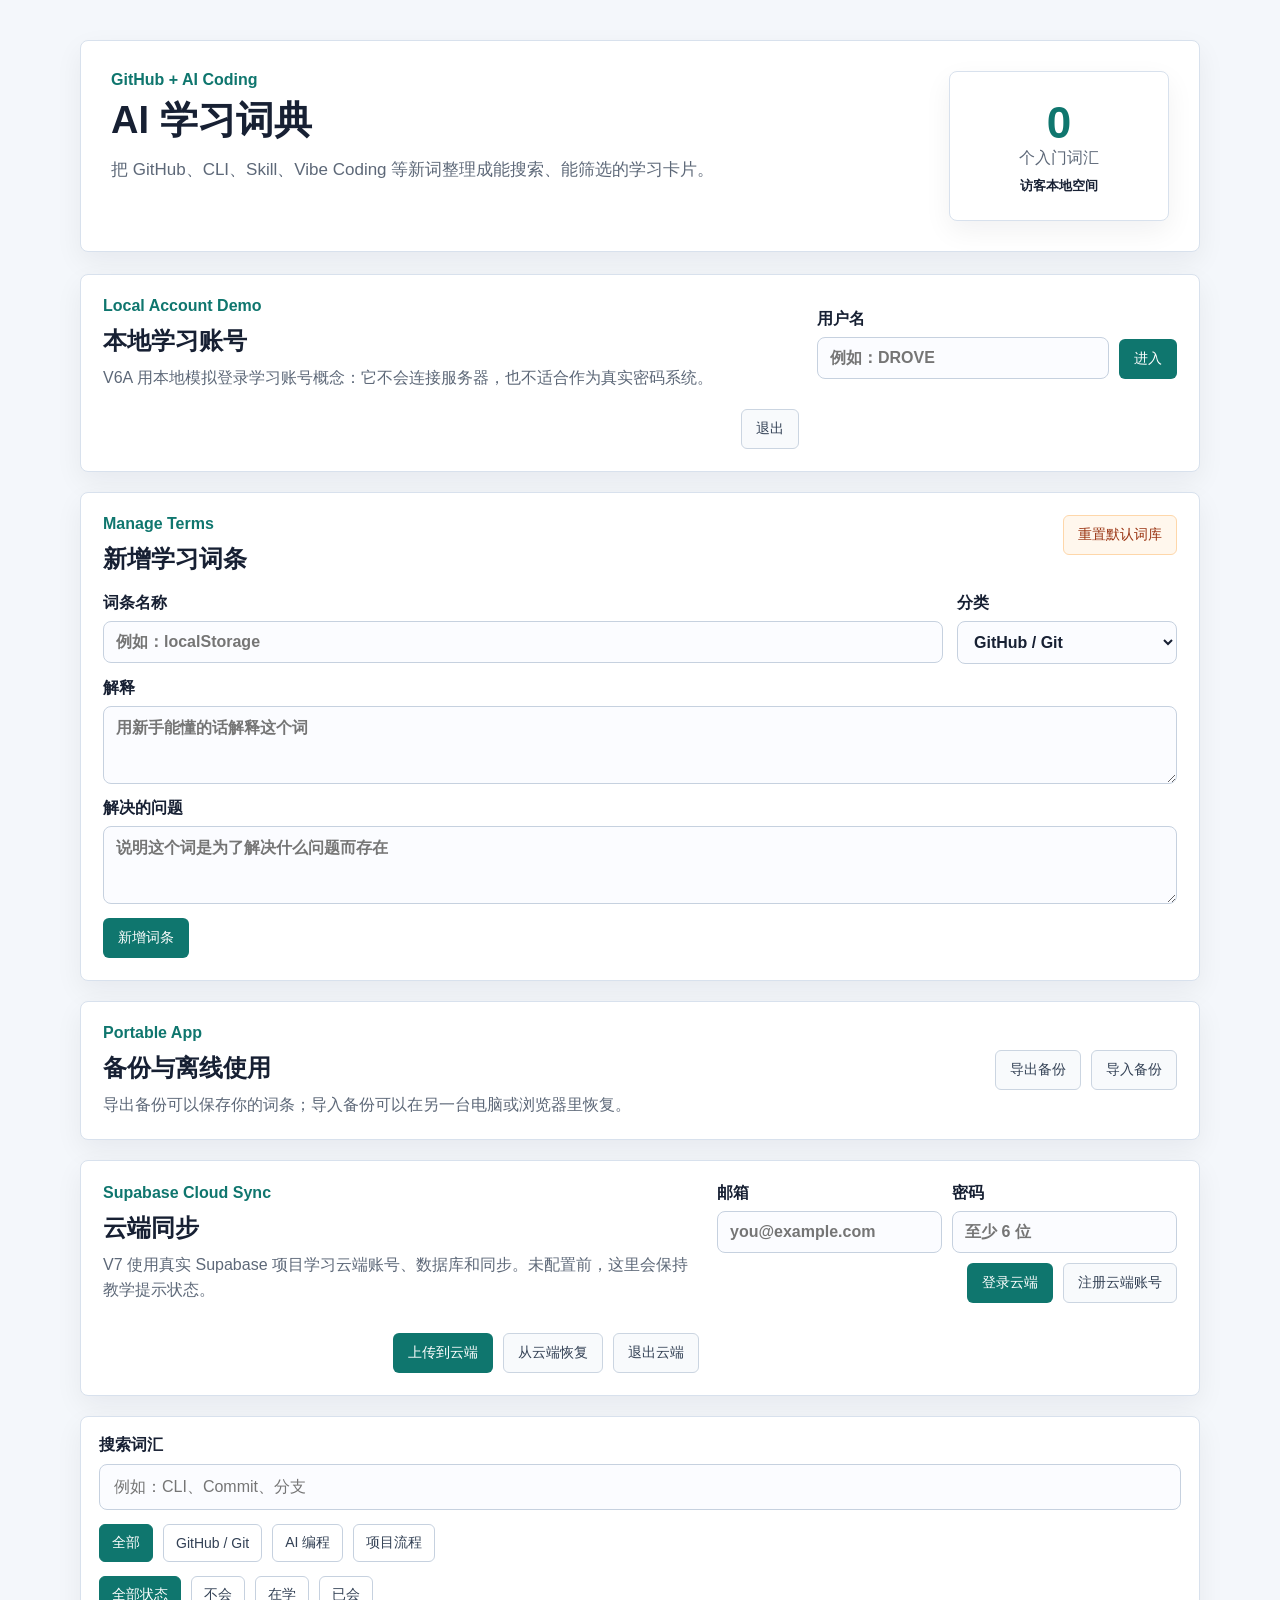
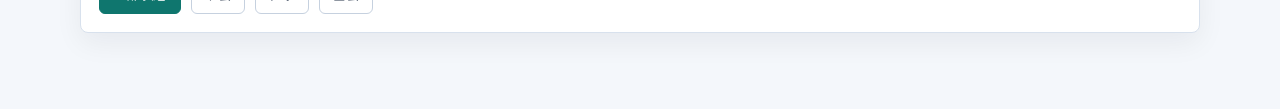
==== index.html @ ace07152 "Merge pull request #5 from DROVEcoding/v7-supabase-cloud-sync V7: Supabase cloud sync foundation" ====
<!doctype html>
<html lang="zh-CN">
<head>
  <meta charset="utf-8">
  <meta name="viewport" content="width=device-width, initial-scale=1">
  <title>AI 学习词典</title>
  <meta name="theme-color" content="#0f766e">
  <link rel="manifest" href="manifest.json">
  <link rel="stylesheet" href="style.css">
</head>
<body>
  <main class="page-shell">
    <section class="hero">
      <div>
        <p class="eyebrow">GitHub + AI Coding</p>
        <h1>AI 学习词典</h1>
        <p class="intro">把 GitHub、CLI、Skill、Vibe Coding 等新词整理成能搜索、能筛选的学习卡片。</p>
      </div>
      <div class="summary-card" aria-label="词典统计">
        <span class="summary-number" id="termCount">0</span>
        <span class="summary-label">个入门词汇</span>
        <span class="workspace-label" id="workspaceLabel">访客本地空间</span>
      </div>
    </section>

    <section class="auth-panel" aria-label="本地模拟登录">
      <div>
        <p class="eyebrow">Local Account Demo</p>
        <h2>本地学习账号</h2>
        <p class="auth-copy">V6A 用本地模拟登录学习账号概念：它不会连接服务器，也不适合作为真实密码系统。</p>
      </div>
      <form class="auth-form" id="loginForm">
        <label>
          <span>用户名</span>
          <input id="usernameInput" type="text" autocomplete="username" placeholder="例如：DROVE">
        </label>
        <button class="primary-button" type="submit">进入</button>
      </form>
      <div class="auth-session" id="authSession" hidden>
        <span id="userDisplay"></span>
        <button class="secondary-button" id="logoutButton" type="button">退出</button>
      </div>
      <p class="form-message" id="loginMessage" hidden></p>
    </section>

    <section class="manager-panel" aria-label="新增词条">
      <div class="section-heading">
        <div>
          <p class="eyebrow">Manage Terms</p>
          <h2 id="formTitle">新增学习词条</h2>
          <p class="edit-hint" id="editHint" hidden>正在编辑已有词条，保存后会更新原卡片。</p>
        </div>
        <button class="reset-button" id="resetButton" type="button">重置默认词库</button>
      </div>

      <form class="term-form" id="termForm">
        <label>
          <span>词条名称</span>
          <input id="termInput" type="text" placeholder="例如：localStorage">
        </label>
        <label>
          <span>分类</span>
          <select id="categoryInput">
            <option value="github">GitHub / Git</option>
            <option value="ai">AI 编程</option>
            <option value="process">项目流程</option>
          </select>
        </label>
        <label class="wide-field">
          <span>解释</span>
          <textarea id="definitionInput" rows="3" placeholder="用新手能懂的话解释这个词"></textarea>
        </label>
        <label class="wide-field">
          <span>解决的问题</span>
          <textarea id="solvesInput" rows="3" placeholder="说明这个词是为了解决什么问题而存在"></textarea>
        </label>
        <div class="form-actions">
          <button class="primary-button" id="submitButton" type="submit">新增词条</button>
          <button class="secondary-button" id="cancelEditButton" type="button" hidden>取消编辑</button>
        </div>
        <p class="form-message" id="formMessage" hidden></p>
      </form>
    </section>

    <section class="backup-panel" aria-label="备份和离线使用">
      <div>
        <p class="eyebrow">Portable App</p>
        <h2>备份与离线使用</h2>
        <p class="backup-copy">导出备份可以保存你的词条；导入备份可以在另一台电脑或浏览器里恢复。</p>
      </div>
      <div class="backup-actions">
        <button class="secondary-button" id="exportButton" type="button">导出备份</button>
        <label class="import-label">
          <span>导入备份</span>
          <input id="importInput" type="file" accept="application/json,.json">
        </label>
      </div>
      <p class="form-message" id="backupMessage" hidden></p>
    </section>

    <section class="cloud-panel" aria-label="云端同步">
      <div>
        <p class="eyebrow">Supabase Cloud Sync</p>
        <h2>云端同步</h2>
        <p class="cloud-copy">V7 使用真实 Supabase 项目学习云端账号、数据库和同步。未配置前，这里会保持教学提示状态。</p>
      </div>
      <form class="cloud-form" id="cloudAuthForm">
        <label>
          <span>邮箱</span>
          <input id="cloudEmailInput" type="email" autocomplete="email" placeholder="you@example.com">
        </label>
        <label>
          <span>密码</span>
          <input id="cloudPasswordInput" type="password" autocomplete="current-password" placeholder="至少 6 位">
        </label>
        <div class="cloud-actions">
          <button class="primary-button" id="cloudSignInButton" type="submit">登录云端</button>
          <button class="secondary-button" id="cloudSignUpButton" type="button">注册云端账号</button>
        </div>
      </form>
      <div class="cloud-session" id="cloudSession" hidden>
        <span id="cloudUserDisplay"></span>
        <div class="cloud-actions">
          <button class="primary-button" id="uploadCloudButton" type="button">上传到云端</button>
          <button class="secondary-button" id="downloadCloudButton" type="button">从云端恢复</button>
          <button class="secondary-button" id="cloudSignOutButton" type="button">退出云端</button>
        </div>
      </div>
      <p class="form-message" id="cloudMessage" hidden></p>
    </section>

    <section class="toolbar" aria-label="词典工具">
      <label class="search-label" for="searchInput">搜索词汇</label>
      <input id="searchInput" class="search-input" type="search" placeholder="例如：CLI、Commit、分支">

      <div class="filter-group" aria-label="分类筛选">
        <button class="filter-button active" type="button" data-category="all">全部</button>
        <button class="filter-button" type="button" data-category="github">GitHub / Git</button>
        <button class="filter-button" type="button" data-category="ai">AI 编程</button>
        <button class="filter-button" type="button" data-category="process">项目流程</button>
      </div>

      <div class="filter-group" aria-label="学习状态筛选">
        <button class="filter-button active" type="button" data-status="all">全部状态</button>
        <button class="filter-button" type="button" data-status="unknown">不会</button>
        <button class="filter-button" type="button" data-status="learning">在学</button>
        <button class="filter-button" type="button" data-status="known">已会</button>
      </div>
    </section>

    <section class="dictionary-grid" id="dictionaryGrid" aria-live="polite"></section>
    <p class="empty-state" id="emptyState" hidden>没有找到匹配的词。换个关键词试试。</p>
  </main>

  <script type="module" src="scripts/app.js"></script>
</body>
</html>
---- style.css ----
:root {
  --bg: #f4f7fb;
  --card: #ffffff;
  --text: #172033;
  --muted: #5d6878;
  --line: #d8e1ed;
  --accent: #0f766e;
  --github: #dcfce7;
  --github-text: #166534;
  --ai: #fef3c7;
  --ai-text: #92400e;
  --process: #e0f2fe;
  --process-text: #075985;
}

* {
  box-sizing: border-box;
}

body {
  margin: 0;
  font-family: "Microsoft YaHei", "PingFang SC", Arial, sans-serif;
  color: var(--text);
  background: var(--bg);
}

.page-shell {
  width: min(1120px, calc(100% - 32px));
  margin: 0 auto;
  padding: 40px 0 56px;
}

.hero {
  display: grid;
  grid-template-columns: minmax(0, 1fr) 220px;
  gap: 20px;
  align-items: stretch;
  padding: 30px;
  margin-bottom: 22px;
}

.hero,
.toolbar,
.summary-card,
.term-card {
  border: 1px solid var(--line);
  border-radius: 8px;
  background: var(--card);
  box-shadow: 0 10px 28px rgba(15, 23, 42, 0.06);
}

.eyebrow {
  margin: 0 0 10px;
  color: var(--accent);
  font-weight: 700;
}

h1 {
  margin: 0 0 12px;
  font-size: 38px;
  line-height: 1.15;
}

.intro {
  max-width: 680px;
  margin: 0;
  color: var(--muted);
  font-size: 17px;
  line-height: 1.75;
}

.summary-card {
  display: flex;
  flex-direction: column;
  justify-content: center;
  align-items: center;
  min-height: 150px;
}

.summary-number {
  font-size: 44px;
  font-weight: 800;
  color: var(--accent);
}

.summary-label {
  color: var(--muted);
}

.workspace-label {
  margin-top: 8px;
  color: var(--text);
  font-size: 13px;
  font-weight: 700;
  text-align: center;
}

.toolbar {
  padding: 18px;
  margin-bottom: 20px;
}

.auth-panel {
  display: grid;
  grid-template-columns: minmax(0, 1fr) minmax(260px, 360px);
  gap: 18px;
  align-items: center;
  border: 1px solid var(--line);
  border-radius: 8px;
  background: var(--card);
  box-shadow: 0 10px 28px rgba(15, 23, 42, 0.06);
  padding: 22px;
  margin-bottom: 20px;
}

.auth-panel h2 {
  margin: 0 0 8px;
  font-size: 24px;
}

.auth-copy {
  margin: 0;
  color: var(--muted);
  line-height: 1.6;
}

.auth-form {
  display: grid;
  grid-template-columns: minmax(0, 1fr) auto;
  gap: 10px;
  align-items: end;
}

.auth-form label {
  display: flex;
  flex-direction: column;
  gap: 7px;
  font-weight: 700;
}

.auth-form input {
  width: 100%;
  border: 1px solid #c6d1df;
  border-radius: 8px;
  padding: 11px 12px;
  font: inherit;
  color: var(--text);
  background: #fbfcff;
}

.auth-session {
  display: flex;
  flex-wrap: wrap;
  gap: 10px;
  justify-content: flex-end;
  align-items: center;
  color: var(--text);
  font-weight: 700;
}

.manager-panel {
  border: 1px solid var(--line);
  border-radius: 8px;
  background: var(--card);
  box-shadow: 0 10px 28px rgba(15, 23, 42, 0.06);
  padding: 22px;
  margin-bottom: 20px;
}

.backup-panel {
  display: grid;
  grid-template-columns: minmax(0, 1fr) auto;
  gap: 18px;
  align-items: center;
  border: 1px solid var(--line);
  border-radius: 8px;
  background: var(--card);
  box-shadow: 0 10px 28px rgba(15, 23, 42, 0.06);
  padding: 22px;
  margin-bottom: 20px;
}

.cloud-panel {
  display: grid;
  grid-template-columns: minmax(0, 1fr) minmax(320px, 460px);
  gap: 18px;
  align-items: center;
  border: 1px solid var(--line);
  border-radius: 8px;
  background: var(--card);
  box-shadow: 0 10px 28px rgba(15, 23, 42, 0.06);
  padding: 22px;
  margin-bottom: 20px;
}

.cloud-panel h2 {
  margin: 0 0 8px;
  font-size: 24px;
}

.cloud-copy {
  margin: 0;
  color: var(--muted);
  line-height: 1.6;
}

.cloud-form {
  display: grid;
  grid-template-columns: minmax(0, 1fr) minmax(0, 1fr);
  gap: 10px;
}

.cloud-form label {
  display: flex;
  flex-direction: column;
  gap: 7px;
  font-weight: 700;
}

.cloud-form input {
  width: 100%;
  border: 1px solid #c6d1df;
  border-radius: 8px;
  padding: 11px 12px;
  font: inherit;
  color: var(--text);
  background: #fbfcff;
}

.cloud-actions {
  display: flex;
  flex-wrap: wrap;
  gap: 10px;
  justify-content: flex-end;
  align-items: center;
  grid-column: span 2;
}

.cloud-session {
  display: grid;
  gap: 12px;
  color: var(--text);
  font-weight: 700;
}

.backup-panel h2 {
  margin: 0 0 8px;
  font-size: 24px;
}

.backup-copy {
  margin: 0;
  color: var(--muted);
  line-height: 1.6;
}

.backup-actions {
  display: flex;
  flex-wrap: wrap;
  gap: 10px;
  justify-content: flex-end;
}

.import-label {
  display: inline-flex;
  align-items: center;
  border: 1px solid #cbd5e1;
  border-radius: 6px;
  background: #f8fafc;
  color: #334155;
  padding: 10px 14px;
  font-size: 14px;
  cursor: pointer;
}

.import-label input {
  display: none;
}

.section-heading {
  display: flex;
  justify-content: space-between;
  gap: 18px;
  align-items: flex-start;
  margin-bottom: 18px;
}

.section-heading h2 {
  margin: 0;
  font-size: 24px;
}

.edit-hint {
  margin: 8px 0 0;
  color: var(--accent);
  line-height: 1.5;
}

.term-form {
  display: grid;
  grid-template-columns: minmax(0, 1fr) 220px;
  gap: 14px;
}

.term-form label {
  display: flex;
  flex-direction: column;
  gap: 7px;
  color: var(--text);
  font-weight: 700;
}

.term-form input,
.term-form select,
.term-form textarea {
  width: 100%;
  border: 1px solid #c6d1df;
  border-radius: 8px;
  padding: 11px 12px;
  font: inherit;
  color: var(--text);
  background: #fbfcff;
}

.term-form textarea {
  resize: vertical;
}

.wide-field {
  grid-column: span 2;
}

.primary-button,
.reset-button,
.secondary-button {
  border: 1px solid transparent;
  border-radius: 6px;
  padding: 10px 14px;
  font-size: 14px;
  cursor: pointer;
}

.primary-button {
  background: var(--accent);
  color: #ffffff;
}

.form-actions {
  display: flex;
  flex-wrap: wrap;
  gap: 10px;
  align-items: center;
}

.secondary-button {
  background: #f8fafc;
  border-color: #cbd5e1;
  color: #334155;
}

.reset-button {
  background: #fff7ed;
  border-color: #fed7aa;
  color: #9a3412;
}

.form-message {
  align-self: center;
  margin: 0;
  color: #b91c1c;
  line-height: 1.5;
}

.form-message[data-type="success"] {
  color: #166534;
}

.search-label {
  display: block;
  margin-bottom: 8px;
  font-weight: 700;
}

.search-input {
  width: 100%;
  height: 46px;
  border: 1px solid #c6d1df;
  border-radius: 8px;
  padding: 0 14px;
  font-size: 16px;
  color: var(--text);
  background: #fbfcff;
}

.filter-group {
  display: flex;
  flex-wrap: wrap;
  gap: 10px;
  margin-top: 14px;
}

.filter-button {
  border: 1px solid #c6d1df;
  border-radius: 6px;
  background: #ffffff;
  color: #334155;
  padding: 9px 12px;
  font-size: 14px;
  cursor: pointer;
}

.filter-button.active {
  background: var(--accent);
  border-color: var(--accent);
  color: #ffffff;
}

.dictionary-grid {
  display: grid;
  grid-template-columns: repeat(3, minmax(0, 1fr));
  gap: 16px;
}

.term-card {
  display: flex;
  flex-direction: column;
  padding: 18px;
  min-height: 220px;
}

.category-badge {
  display: inline-flex;
  margin-bottom: 14px;
  padding: 5px 8px;
  border-radius: 5px;
  font-size: 12px;
  font-weight: 700;
}

.category-github {
  background: var(--github);
  color: var(--github-text);
}

.category-ai {
  background: var(--ai);
  color: var(--ai-text);
}

.category-process {
  background: var(--process);
  color: var(--process-text);
}

.term-card h2 {
  margin: 0 0 10px;
  font-size: 22px;
}

.term-card p {
  margin: 0 0 12px;
  color: var(--muted);
  line-height: 1.65;
}

.term-card strong {
  color: var(--text);
}

.card-status-group {
  display: flex;
  flex-wrap: wrap;
  gap: 8px;
  margin-top: auto;
  padding-top: 10px;
}

.status-pill {
  border: 1px solid #c6d1df;
  border-radius: 999px;
  background: #ffffff;
  color: #334155;
  padding: 6px 10px;
  font-size: 13px;
  cursor: pointer;
}

.status-pill.active {
  background: var(--accent);
  border-color: var(--accent);
  color: #ffffff;
}

.card-actions {
  display: flex;
  gap: 8px;
  justify-content: flex-end;
  margin-top: 14px;
}

.edit-button,
.delete-button {
  border-radius: 6px;
  padding: 7px 10px;
  font-size: 13px;
  cursor: pointer;
}

.edit-button {
  border: 1px solid #bfdbfe;
  background: #eff6ff;
  color: #1d4ed8;
}

.delete-button {
  border: 1px solid #fecaca;
  background: #fffafa;
  color: #b91c1c;
}

.empty-state {
  margin: 22px 0 0;
  padding: 24px;
  border: 1px dashed #b8c4d4;
  border-radius: 8px;
  color: var(--muted);
  text-align: center;
  background: rgba(255, 255, 255, 0.72);
}

@media (max-width: 860px) {
  .hero,
  .auth-panel,
  .backup-panel,
  .cloud-panel,
  .dictionary-grid,
  .term-form {
    grid-template-columns: 1fr;
  }

  .backup-actions {
    justify-content: flex-start;
  }

  .auth-form {
    grid-template-columns: 1fr;
  }

  .cloud-form {
    grid-template-columns: 1fr;
  }

  .cloud-actions {
    justify-content: flex-start;
    grid-column: auto;
  }

  .auth-session {
    justify-content: flex-start;
  }

  .section-heading {
    flex-direction: column;
  }

  .wide-field {
    grid-column: auto;
  }

  h1 {
    font-size: 31px;
  }
}
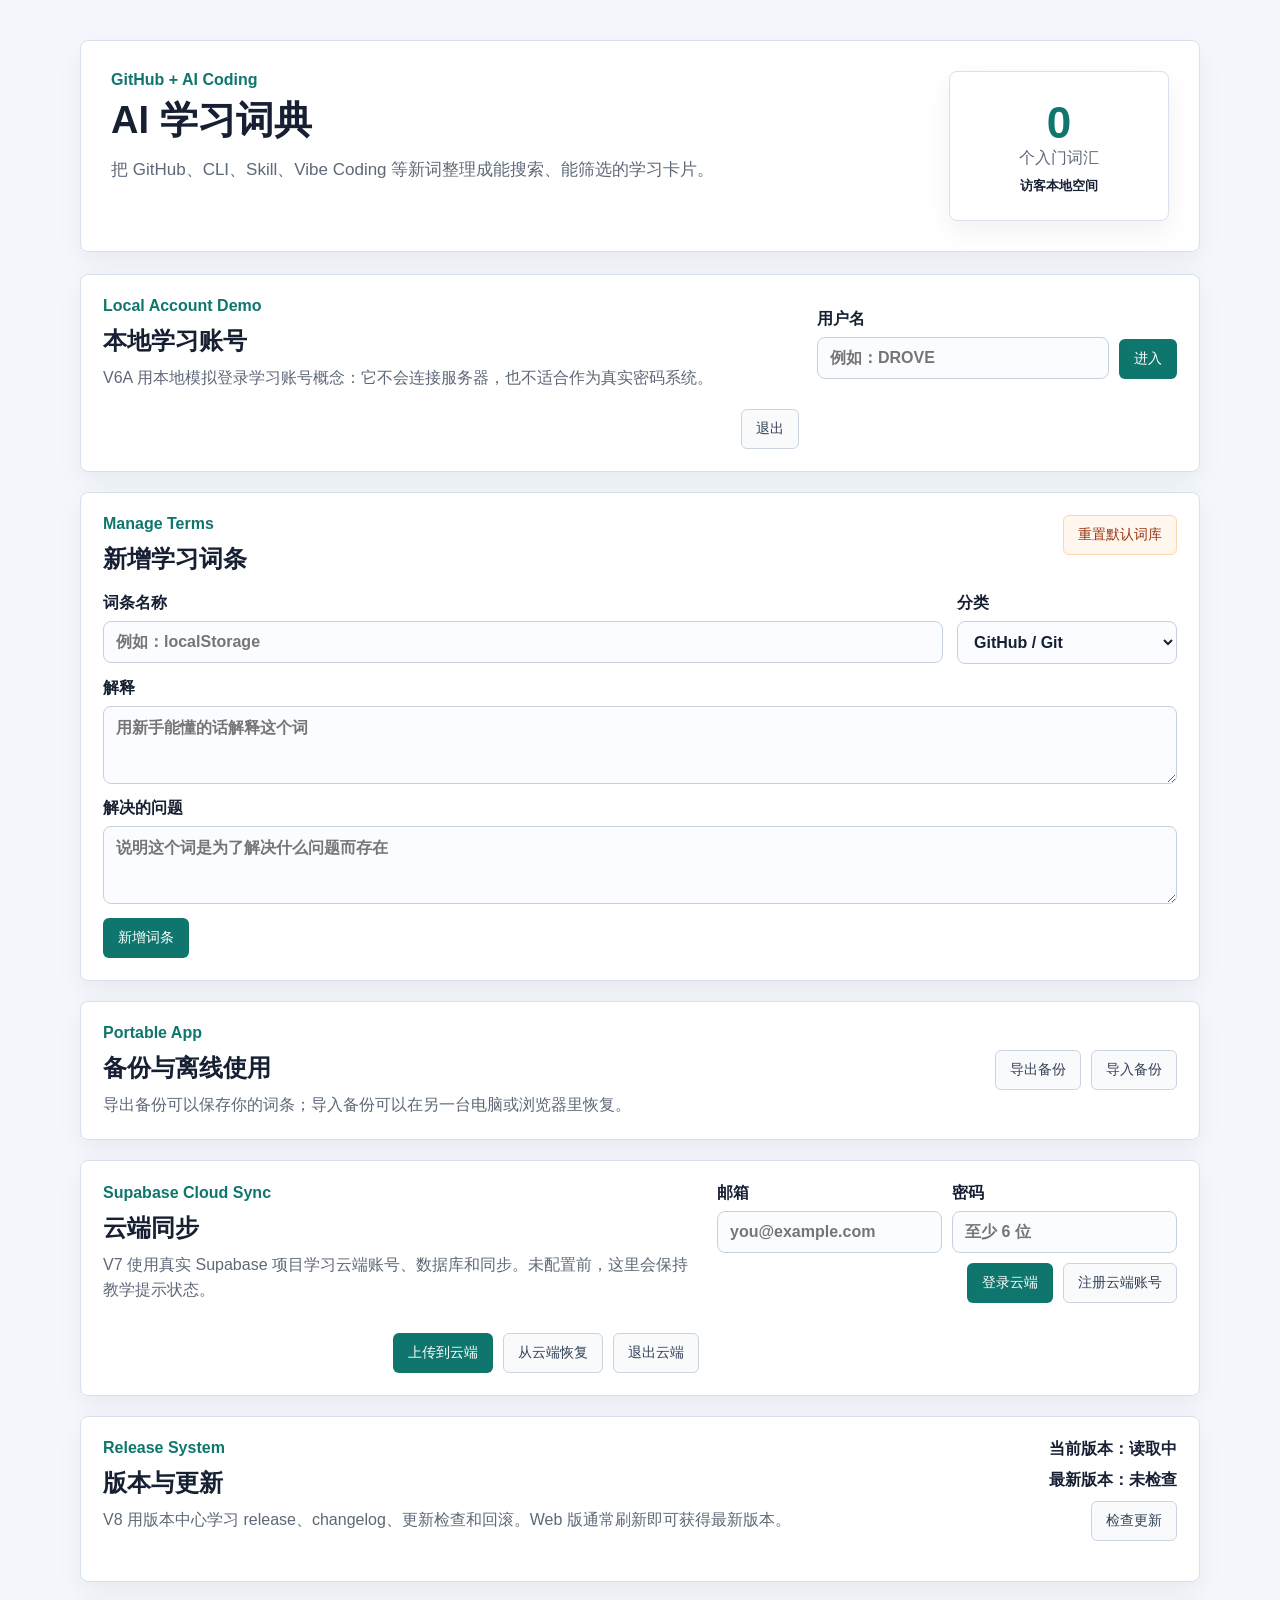
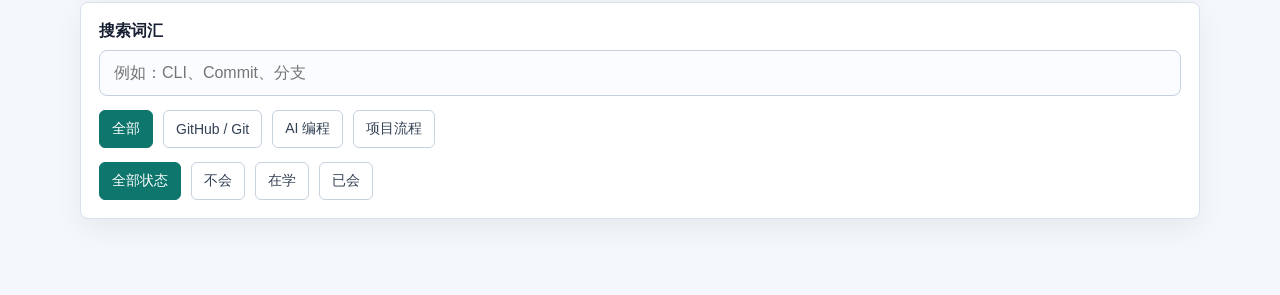
==== commit 20a18cad: "V8: add release system learning center" ====
--- a/index.html
+++ b/index.html
@@ -129,6 +129,21 @@
       <p class="form-message" id="cloudMessage" hidden></p>
     </section>
 
+    <section class="version-panel" aria-label="版本与更新">
+      <div>
+        <p class="eyebrow">Release System</p>
+        <h2>版本与更新</h2>
+        <p class="version-copy">V8 用版本中心学习 release、changelog、更新检查和回滚。Web 版通常刷新即可获得最新版本。</p>
+      </div>
+      <div class="version-status">
+        <span id="currentVersionLabel">当前版本：读取中</span>
+        <span id="latestVersionLabel">最新版本：未检查</span>
+        <button class="secondary-button" id="checkUpdateButton" type="button">检查更新</button>
+      </div>
+      <ul class="version-changes" id="versionChanges"></ul>
+      <p class="form-message" id="versionMessage" hidden></p>
+    </section>
+
     <section class="toolbar" aria-label="词典工具">
       <label class="search-label" for="searchInput">搜索词汇</label>
       <input id="searchInput" class="search-input" type="search" placeholder="例如：CLI、Commit、分支">
--- a/style.css
+++ b/style.css
@@ -243,6 +243,46 @@
   font-weight: 700;
 }
 
+.version-panel {
+  display: grid;
+  grid-template-columns: minmax(0, 1fr) minmax(260px, 360px);
+  gap: 18px;
+  align-items: start;
+  border: 1px solid var(--line);
+  border-radius: 8px;
+  background: var(--card);
+  box-shadow: 0 10px 28px rgba(15, 23, 42, 0.06);
+  padding: 22px;
+  margin-bottom: 20px;
+}
+
+.version-panel h2 {
+  margin: 0 0 8px;
+  font-size: 24px;
+}
+
+.version-copy {
+  margin: 0;
+  color: var(--muted);
+  line-height: 1.6;
+}
+
+.version-status {
+  display: grid;
+  gap: 10px;
+  justify-items: end;
+  color: var(--text);
+  font-weight: 700;
+}
+
+.version-changes {
+  grid-column: span 2;
+  margin: 0;
+  padding-left: 20px;
+  color: var(--muted);
+  line-height: 1.7;
+}
+
 .backup-panel h2 {
   margin: 0 0 8px;
   font-size: 24px;
@@ -533,6 +573,7 @@
   .auth-panel,
   .backup-panel,
   .cloud-panel,
+  .version-panel,
   .dictionary-grid,
   .term-form {
     grid-template-columns: 1fr;
@@ -555,6 +596,14 @@
     grid-column: auto;
   }
 
+  .version-status {
+    justify-items: start;
+  }
+
+  .version-changes {
+    grid-column: auto;
+  }
+
   .auth-session {
     justify-content: flex-start;
   }
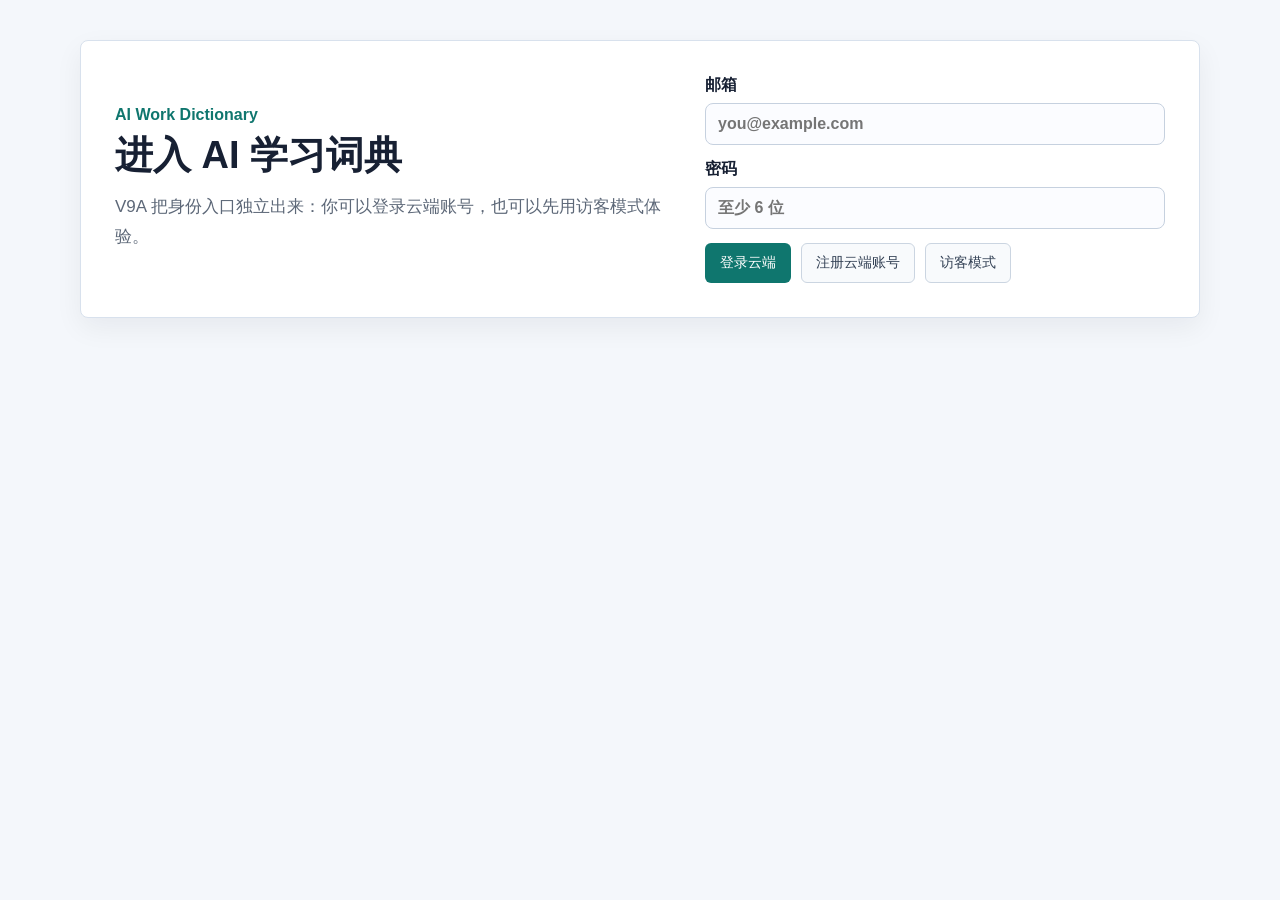
==== commit b2df4785: "Merge pull request #7 from DROVEcoding/v9a-auth-entry V9A: dedicated auth entry view" ====
--- a/index.html
+++ b/index.html
@@ -10,6 +10,31 @@
 </head>
 <body>
   <main class="page-shell">
+    <section class="entry-view" id="entryView" aria-label="登录入口">
+      <div class="entry-copy">
+        <p class="eyebrow">AI Work Dictionary</p>
+        <h1>进入 AI 学习词典</h1>
+        <p class="intro">V9A 把身份入口独立出来：你可以登录云端账号，也可以先用访客模式体验。</p>
+      </div>
+      <form class="entry-form" id="cloudAuthForm">
+        <label>
+          <span>邮箱</span>
+          <input id="cloudEmailInput" type="email" autocomplete="email" placeholder="you@example.com">
+        </label>
+        <label>
+          <span>密码</span>
+          <input id="cloudPasswordInput" type="password" autocomplete="current-password" placeholder="至少 6 位">
+        </label>
+        <div class="entry-actions">
+          <button class="primary-button" id="cloudSignInButton" type="submit">登录云端</button>
+          <button class="secondary-button" id="cloudSignUpButton" type="button">注册云端账号</button>
+          <button class="secondary-button" id="guestModeButton" type="button">访客模式</button>
+        </div>
+        <p class="form-message" id="cloudMessage" hidden></p>
+      </form>
+    </section>
+
+    <div class="app-view" id="appView" hidden>
     <section class="hero">
       <div>
         <p class="eyebrow">GitHub + AI Coding</p>
@@ -23,24 +48,9 @@
       </div>
     </section>
 
-    <section class="auth-panel" aria-label="本地模拟登录">
-      <div>
-        <p class="eyebrow">Local Account Demo</p>
-        <h2>本地学习账号</h2>
-        <p class="auth-copy">V6A 用本地模拟登录学习账号概念：它不会连接服务器，也不适合作为真实密码系统。</p>
-      </div>
-      <form class="auth-form" id="loginForm">
-        <label>
-          <span>用户名</span>
-          <input id="usernameInput" type="text" autocomplete="username" placeholder="例如：DROVE">
-        </label>
-        <button class="primary-button" type="submit">进入</button>
-      </form>
-      <div class="auth-session" id="authSession" hidden>
-        <span id="userDisplay"></span>
-        <button class="secondary-button" id="logoutButton" type="button">退出</button>
-      </div>
-      <p class="form-message" id="loginMessage" hidden></p>
+    <section class="identity-bar" aria-label="当前身份">
+      <span id="identityLabel">访客模式</span>
+      <button class="secondary-button" id="exitIdentityButton" type="button">退出到登录页</button>
     </section>
 
     <section class="manager-panel" aria-label="新增词条">
@@ -102,24 +112,10 @@
       <div>
         <p class="eyebrow">Supabase Cloud Sync</p>
         <h2>云端同步</h2>
-        <p class="cloud-copy">V7 使用真实 Supabase 项目学习云端账号、数据库和同步。未配置前，这里会保持教学提示状态。</p>
+        <p class="cloud-copy">登录云端账号后，可以把当前词条上传到 Supabase，也可以从云端恢复。</p>
       </div>
-      <form class="cloud-form" id="cloudAuthForm">
-        <label>
-          <span>邮箱</span>
-          <input id="cloudEmailInput" type="email" autocomplete="email" placeholder="you@example.com">
-        </label>
-        <label>
-          <span>密码</span>
-          <input id="cloudPasswordInput" type="password" autocomplete="current-password" placeholder="至少 6 位">
-        </label>
-        <div class="cloud-actions">
-          <button class="primary-button" id="cloudSignInButton" type="submit">登录云端</button>
-          <button class="secondary-button" id="cloudSignUpButton" type="button">注册云端账号</button>
-        </div>
-      </form>
-      <div class="cloud-session" id="cloudSession" hidden>
-        <span id="cloudUserDisplay"></span>
+      <div class="cloud-session" id="cloudSession">
+        <span id="cloudUserDisplay">当前为访客模式，云端同步需要登录。</span>
         <div class="cloud-actions">
           <button class="primary-button" id="uploadCloudButton" type="button">上传到云端</button>
           <button class="secondary-button" id="downloadCloudButton" type="button">从云端恢复</button>
@@ -165,6 +161,7 @@
 
     <section class="dictionary-grid" id="dictionaryGrid" aria-live="polite"></section>
     <p class="empty-state" id="emptyState" hidden>没有找到匹配的词。换个关键词试试。</p>
+    </div>
   </main>
 
   <script type="module" src="scripts/app.js"></script>
--- a/style.css
+++ b/style.css
@@ -100,45 +100,36 @@
   margin-bottom: 20px;
 }
 
-.auth-panel {
-  display: grid;
-  grid-template-columns: minmax(0, 1fr) minmax(260px, 360px);
-  gap: 18px;
+.entry-view {
+  display: grid;
+  grid-template-columns: minmax(0, 1fr) minmax(320px, 460px);
+  gap: 28px;
   align-items: center;
   border: 1px solid var(--line);
   border-radius: 8px;
   background: var(--card);
   box-shadow: 0 10px 28px rgba(15, 23, 42, 0.06);
-  padding: 22px;
+  padding: 34px;
   margin-bottom: 20px;
 }
 
-.auth-panel h2 {
-  margin: 0 0 8px;
-  font-size: 24px;
-}
-
-.auth-copy {
-  margin: 0;
-  color: var(--muted);
-  line-height: 1.6;
-}
-
-.auth-form {
-  display: grid;
-  grid-template-columns: minmax(0, 1fr) auto;
-  gap: 10px;
-  align-items: end;
-}
-
-.auth-form label {
+.entry-copy h1 {
+  margin-bottom: 14px;
+}
+
+.entry-form {
+  display: grid;
+  gap: 14px;
+}
+
+.entry-form label {
   display: flex;
   flex-direction: column;
   gap: 7px;
   font-weight: 700;
 }
 
-.auth-form input {
+.entry-form input {
   width: 100%;
   border: 1px solid #c6d1df;
   border-radius: 8px;
@@ -148,13 +139,23 @@
   background: #fbfcff;
 }
 
-.auth-session {
+.entry-actions {
   display: flex;
   flex-wrap: wrap;
   gap: 10px;
-  justify-content: flex-end;
-  align-items: center;
-  color: var(--text);
+}
+
+.identity-bar {
+  display: flex;
+  justify-content: space-between;
+  gap: 12px;
+  align-items: center;
+  border: 1px solid var(--line);
+  border-radius: 8px;
+  background: var(--card);
+  box-shadow: 0 10px 28px rgba(15, 23, 42, 0.06);
+  padding: 14px 18px;
+  margin-bottom: 20px;
   font-weight: 700;
 }
 
@@ -570,7 +571,7 @@
 
 @media (max-width: 860px) {
   .hero,
-  .auth-panel,
+  .entry-view,
   .backup-panel,
   .cloud-panel,
   .version-panel,
@@ -583,10 +584,6 @@
     justify-content: flex-start;
   }
 
-  .auth-form {
-    grid-template-columns: 1fr;
-  }
-
   .cloud-form {
     grid-template-columns: 1fr;
   }
@@ -604,8 +601,9 @@
     grid-column: auto;
   }
 
-  .auth-session {
-    justify-content: flex-start;
+  .identity-bar {
+    flex-direction: column;
+    align-items: flex-start;
   }
 
   .section-heading {
